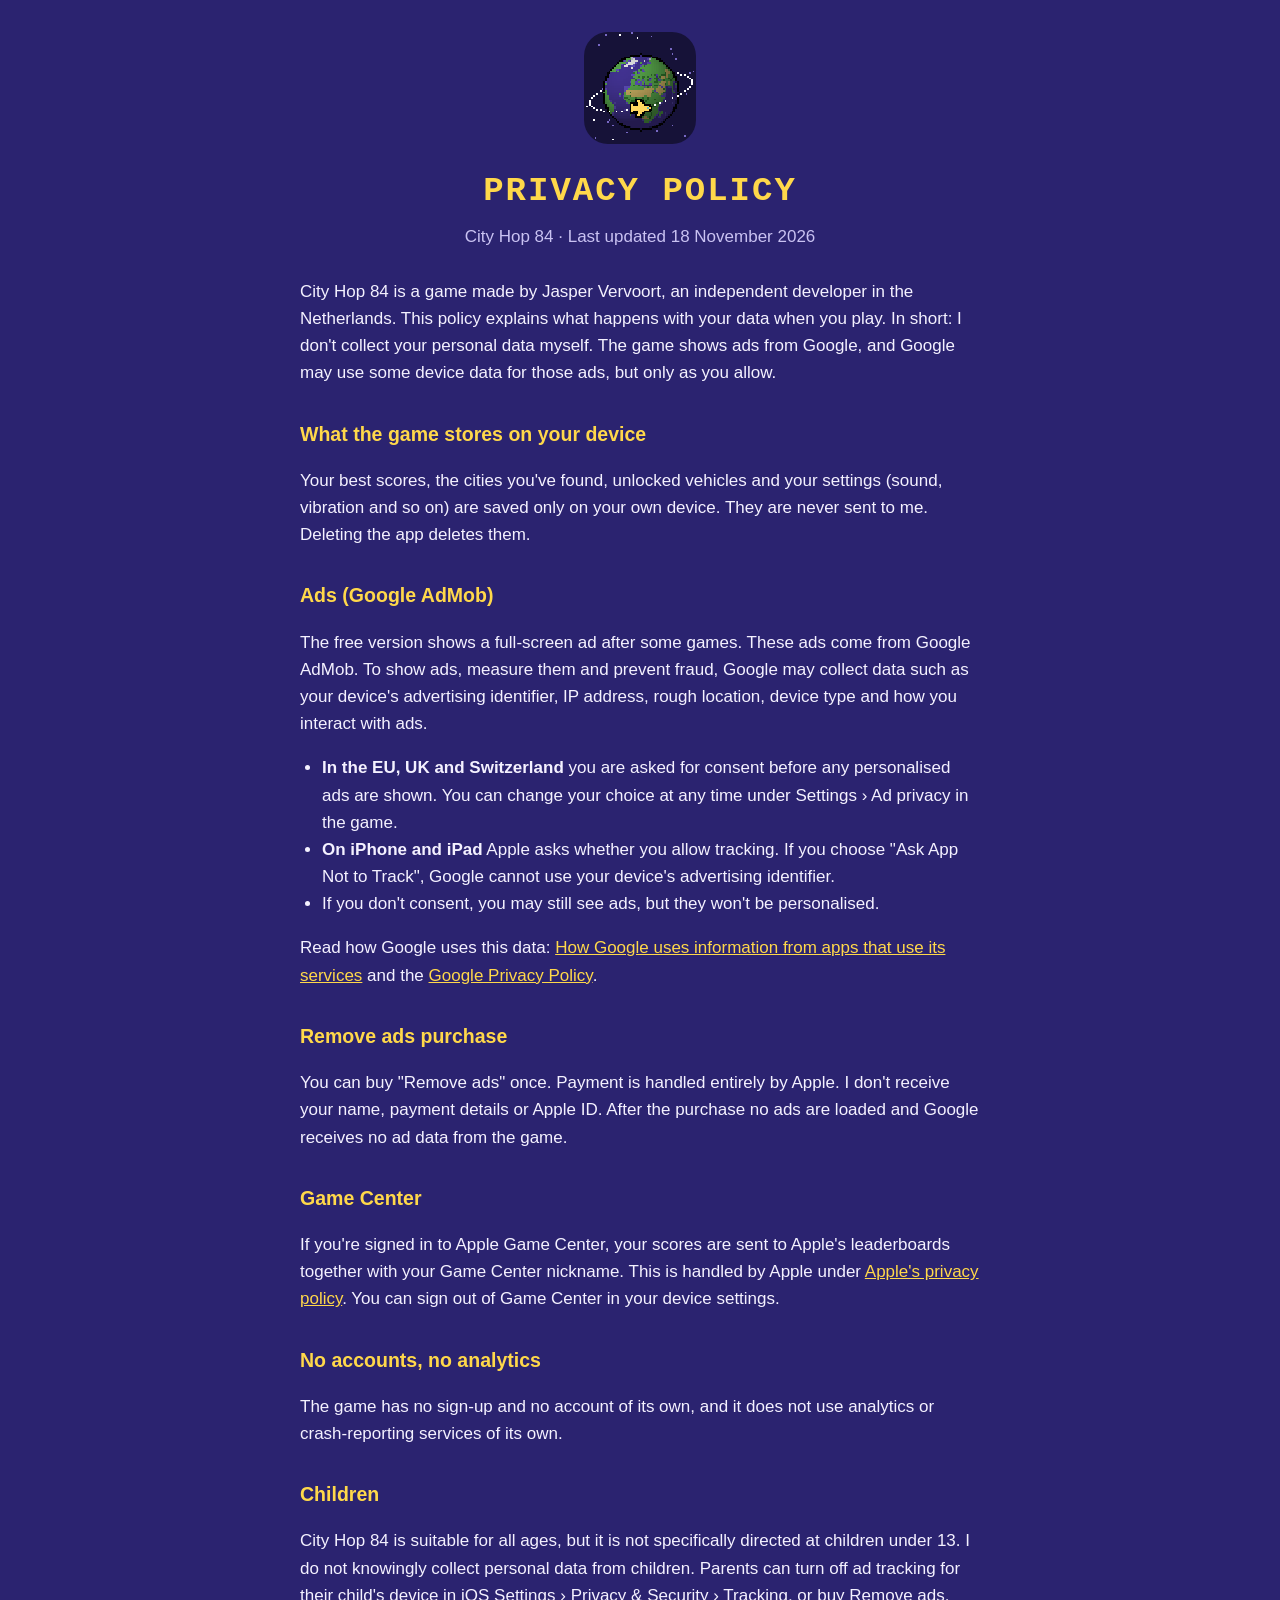
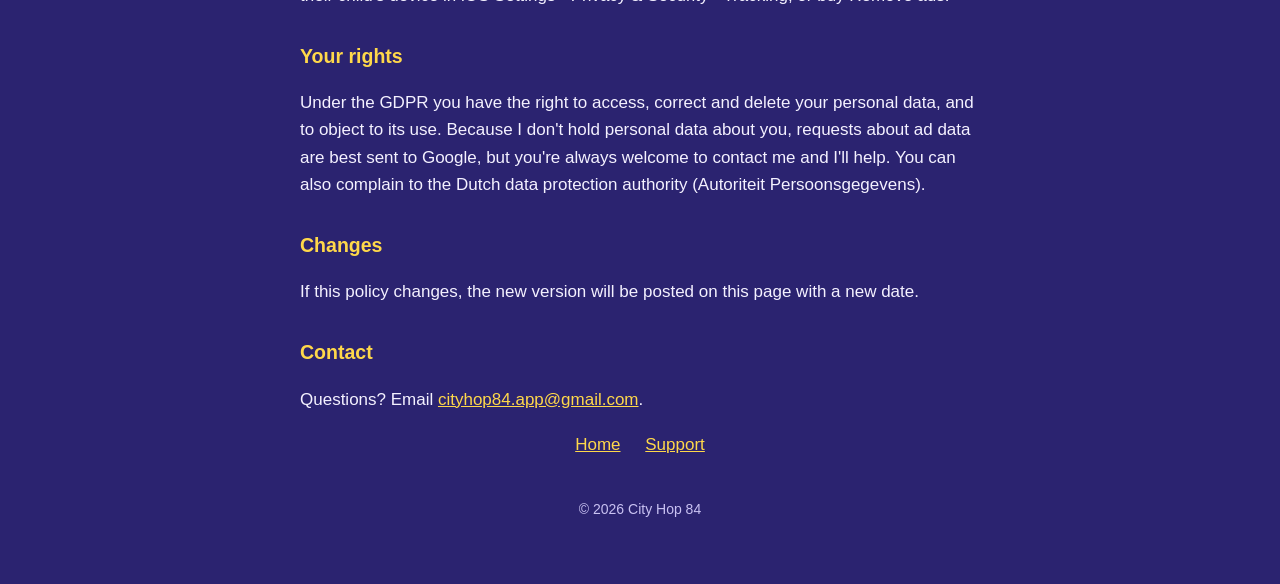
==== privacy.html @ b1fd7ff5 "Add files via upload" ====
<!DOCTYPE html>
<html lang="en">
<head>
<meta charset="utf-8">
<meta name="viewport" content="width=device-width, initial-scale=1">
<title>Privacy policy – City Hop 84</title>
<link rel="icon" href="icon.png">
<link rel="stylesheet" href="style.css">
</head>
<body>
<main>
  <header>
    <img src="icon.png" alt="City Hop 84 app icon">
    <h1>PRIVACY POLICY</h1>
    <p class="tag">City Hop 84 · Last updated 18 November 2026</p>
  </header>

  <p>City Hop 84 is a game made by Jasper Vervoort, an independent developer in the Netherlands. This policy explains what happens with your data when you play. In short: I don't collect your personal data myself. The game shows ads from Google, and Google may use some device data for those ads, but only as you allow.</p>

  <h2>What the game stores on your device</h2>
  <p>Your best scores, the cities you've found, unlocked vehicles and your settings (sound, vibration and so on) are saved only on your own device. They are never sent to me. Deleting the app deletes them.</p>

  <h2>Ads (Google AdMob)</h2>
  <p>The free version shows a full-screen ad after some games. These ads come from Google AdMob. To show ads, measure them and prevent fraud, Google may collect data such as your device's advertising identifier, IP address, rough location, device type and how you interact with ads.</p>
  <ul>
    <li><strong>In the EU, UK and Switzerland</strong> you are asked for consent before any personalised ads are shown. You can change your choice at any time under Settings › Ad privacy in the game.</li>
    <li><strong>On iPhone and iPad</strong> Apple asks whether you allow tracking. If you choose "Ask App Not to Track", Google cannot use your device's advertising identifier.</li>
    <li>If you don't consent, you may still see ads, but they won't be personalised.</li>
  </ul>
  <p>Read how Google uses this data: <a href="https://policies.google.com/technologies/partner-sites">How Google uses information from apps that use its services</a> and the <a href="https://policies.google.com/privacy">Google Privacy Policy</a>.</p>

  <h2>Remove ads purchase</h2>
  <p>You can buy "Remove ads" once. Payment is handled entirely by Apple. I don't receive your name, payment details or Apple ID. After the purchase no ads are loaded and Google receives no ad data from the game.</p>

  <h2>Game Center</h2>
  <p>If you're signed in to Apple Game Center, your scores are sent to Apple's leaderboards together with your Game Center nickname. This is handled by Apple under <a href="https://www.apple.com/legal/privacy/">Apple's privacy policy</a>. You can sign out of Game Center in your device settings.</p>

  <h2>No accounts, no analytics</h2>
  <p>The game has no sign-up and no account of its own, and it does not use analytics or crash-reporting services of its own.</p>

  <h2>Children</h2>
  <p>City Hop 84 is suitable for all ages, but it is not specifically directed at children under 13. I do not knowingly collect personal data from children. Parents can turn off ad tracking for their child's device in iOS Settings › Privacy & Security › Tracking, or buy Remove ads.</p>

  <h2>Your rights</h2>
  <p>Under the GDPR you have the right to access, correct and delete your personal data, and to object to its use. Because I don't hold personal data about you, requests about ad data are best sent to Google, but you're always welcome to contact me and I'll help. You can also complain to the Dutch data protection authority (Autoriteit Persoonsgegevens).</p>

  <h2>Changes</h2>
  <p>If this policy changes, the new version will be posted on this page with a new date.</p>

  <h2>Contact</h2>
  <p>Questions? Email <a href="mailto:cityhop84.app@gmail.com">cityhop84.app@gmail.com</a>.</p>

  <nav>
    <a href="index.html">Home</a>
    <a href="support.html">Support</a>
  </nav>
  <footer>© 2026 City Hop 84</footer>
</main>
</body>
</html>
---- style.css ----
:root { --bg:#2b2370; --panel:#3e31a2; --ink:#f4f1ff; --accent:#ffd84a; --muted:#c9c2f2; }
* { box-sizing: border-box; }
body { margin:0; background:var(--bg); color:var(--ink);
  font: 17px/1.6 -apple-system, BlinkMacSystemFont, "Segoe UI", Roboto, Helvetica, Arial, sans-serif; }
main { max-width: 720px; margin: 0 auto; padding: 32px 20px 64px; }
header { text-align:center; margin-bottom: 28px; }
header img { width: 112px; height: 112px; image-rendering: pixelated; border-radius: 24px; }
h1 { font-family: "Courier New", monospace; letter-spacing: 2px; color: var(--accent); margin: 12px 0 4px; }
h2 { color: var(--accent); font-size: 1.15em; margin-top: 32px; }
.tag { color: var(--muted); margin: 0; }
.panel { background: var(--panel); border-radius: 14px; padding: 20px 22px; margin: 18px 0; }
a { color: var(--accent); }
nav { text-align:center; margin: 18px 0 8px; }
nav a { margin: 0 10px; }
footer { text-align:center; color: var(--muted); font-size: 14px; margin-top: 40px; }
ul { padding-left: 22px; }
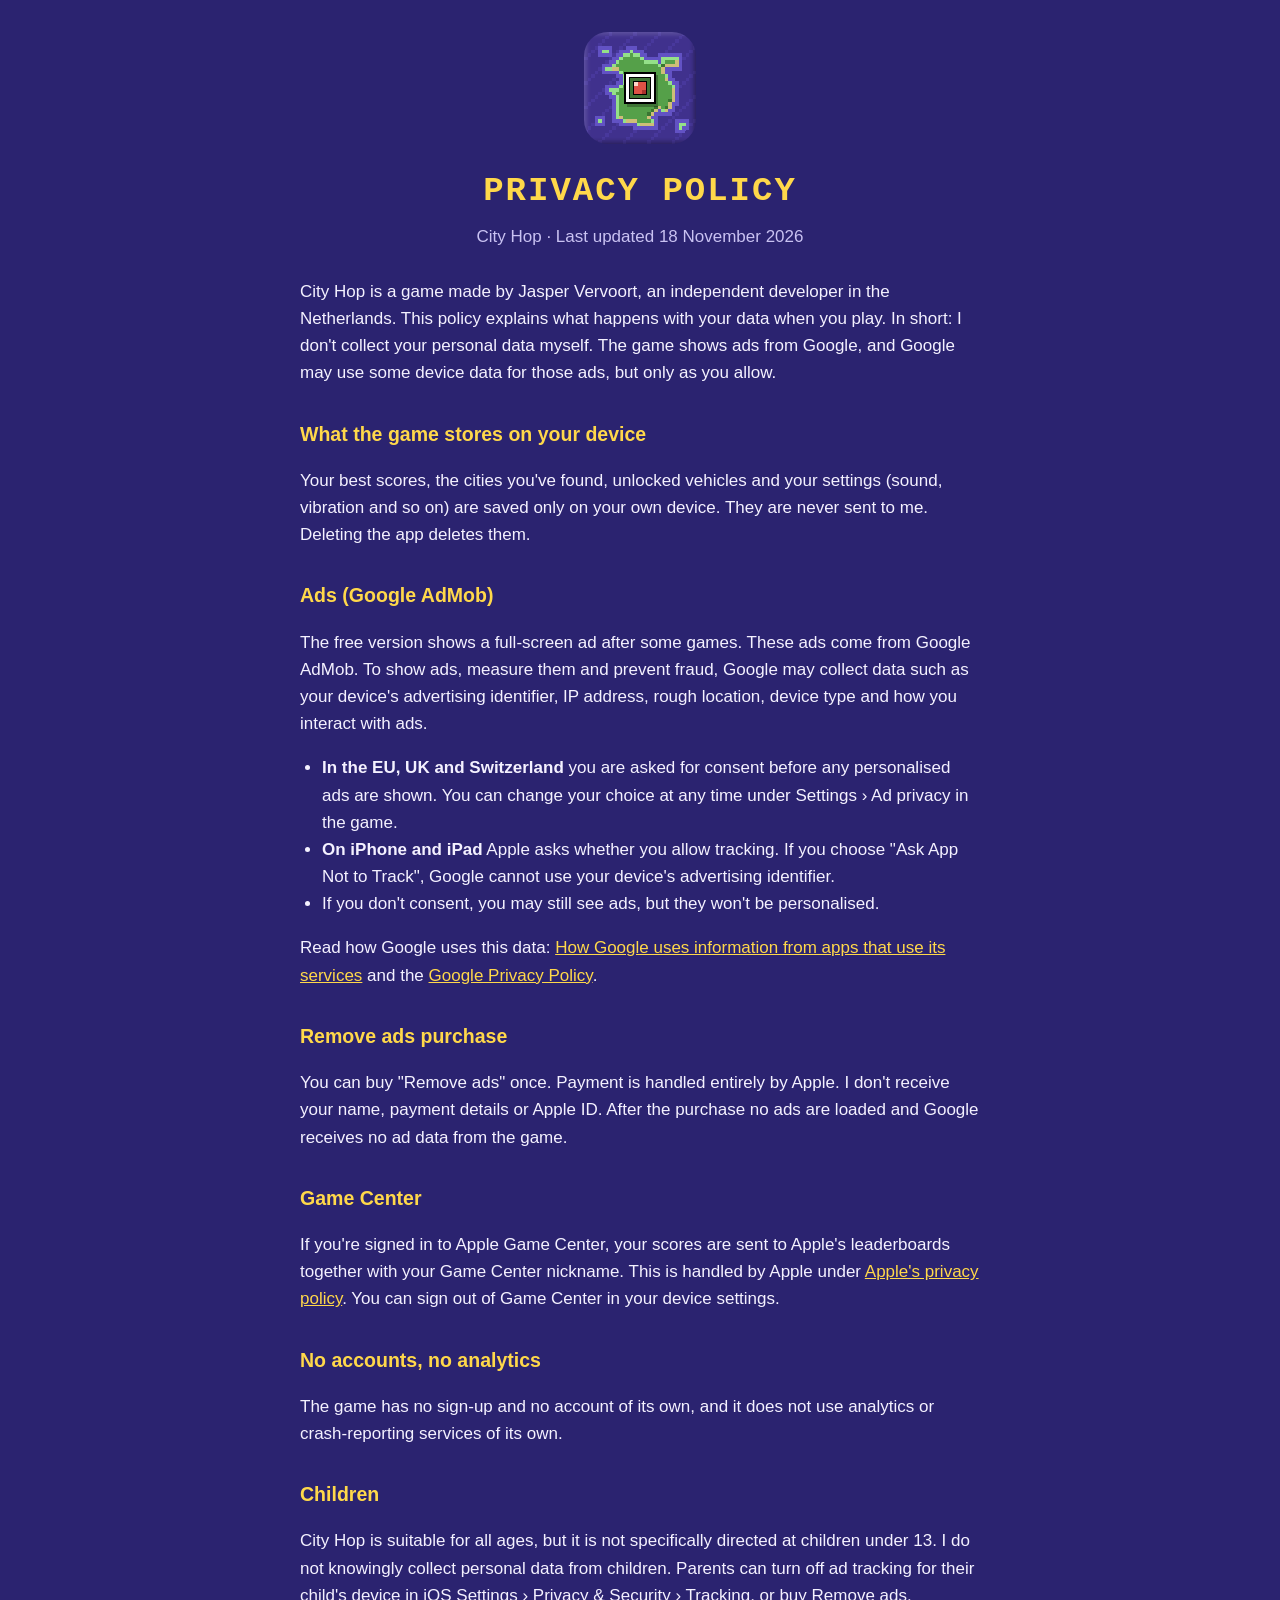
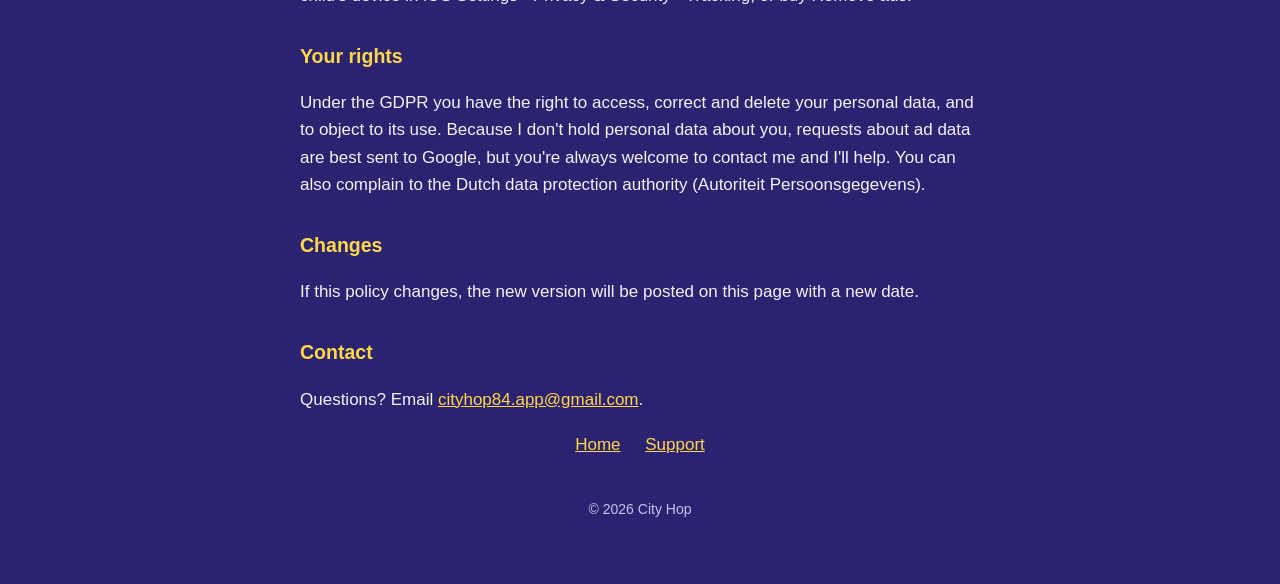
==== commit de8bf47c: "Add files via upload" ====
--- a/privacy.html
+++ b/privacy.html
@@ -3,19 +3,19 @@
 <head>
 <meta charset="utf-8">
 <meta name="viewport" content="width=device-width, initial-scale=1">
-<title>Privacy policy – City Hop 84</title>
+<title>Privacy policy – City Hop</title>
 <link rel="icon" href="icon.png">
 <link rel="stylesheet" href="style.css">
 </head>
 <body>
 <main>
   <header>
-    <img src="icon.png" alt="City Hop 84 app icon">
+    <img src="icon.png" alt="City Hop app icon">
     <h1>PRIVACY POLICY</h1>
-    <p class="tag">City Hop 84 · Last updated 18 November 2026</p>
+    <p class="tag">City Hop · Last updated 18 November 2026</p>
   </header>
 
-  <p>City Hop 84 is a game made by Jasper Vervoort, an independent developer in the Netherlands. This policy explains what happens with your data when you play. In short: I don't collect your personal data myself. The game shows ads from Google, and Google may use some device data for those ads, but only as you allow.</p>
+  <p>City Hop is a game made by Jasper Vervoort, an independent developer in the Netherlands. This policy explains what happens with your data when you play. In short: I don't collect your personal data myself. The game shows ads from Google, and Google may use some device data for those ads, but only as you allow.</p>
 
   <h2>What the game stores on your device</h2>
   <p>Your best scores, the cities you've found, unlocked vehicles and your settings (sound, vibration and so on) are saved only on your own device. They are never sent to me. Deleting the app deletes them.</p>
@@ -39,7 +39,7 @@
   <p>The game has no sign-up and no account of its own, and it does not use analytics or crash-reporting services of its own.</p>
 
   <h2>Children</h2>
-  <p>City Hop 84 is suitable for all ages, but it is not specifically directed at children under 13. I do not knowingly collect personal data from children. Parents can turn off ad tracking for their child's device in iOS Settings › Privacy & Security › Tracking, or buy Remove ads.</p>
+  <p>City Hop is suitable for all ages, but it is not specifically directed at children under 13. I do not knowingly collect personal data from children. Parents can turn off ad tracking for their child's device in iOS Settings › Privacy & Security › Tracking, or buy Remove ads.</p>
 
   <h2>Your rights</h2>
   <p>Under the GDPR you have the right to access, correct and delete your personal data, and to object to its use. Because I don't hold personal data about you, requests about ad data are best sent to Google, but you're always welcome to contact me and I'll help. You can also complain to the Dutch data protection authority (Autoriteit Persoonsgegevens).</p>
@@ -54,7 +54,7 @@
     <a href="index.html">Home</a>
     <a href="support.html">Support</a>
   </nav>
-  <footer>© 2026 City Hop 84</footer>
+  <footer>© 2026 City Hop</footer>
 </main>
 </body>
 </html>
--- a/style.css
+++ b/style.css
@@ -14,3 +14,7 @@
 nav a { margin: 0 10px; }
 footer { text-align:center; color: var(--muted); font-size: 14px; margin-top: 40px; }
 ul { padding-left: 22px; }
+.cta { margin: 22px 0 6px; }
+.cta img { height: 54px; }
+.soon { display: inline-block; padding: 12px 20px; border: 2px solid var(--accent); border-radius: 12px; color: var(--accent); font-weight: 600; }
+.daily h2 { margin-top: 0; }
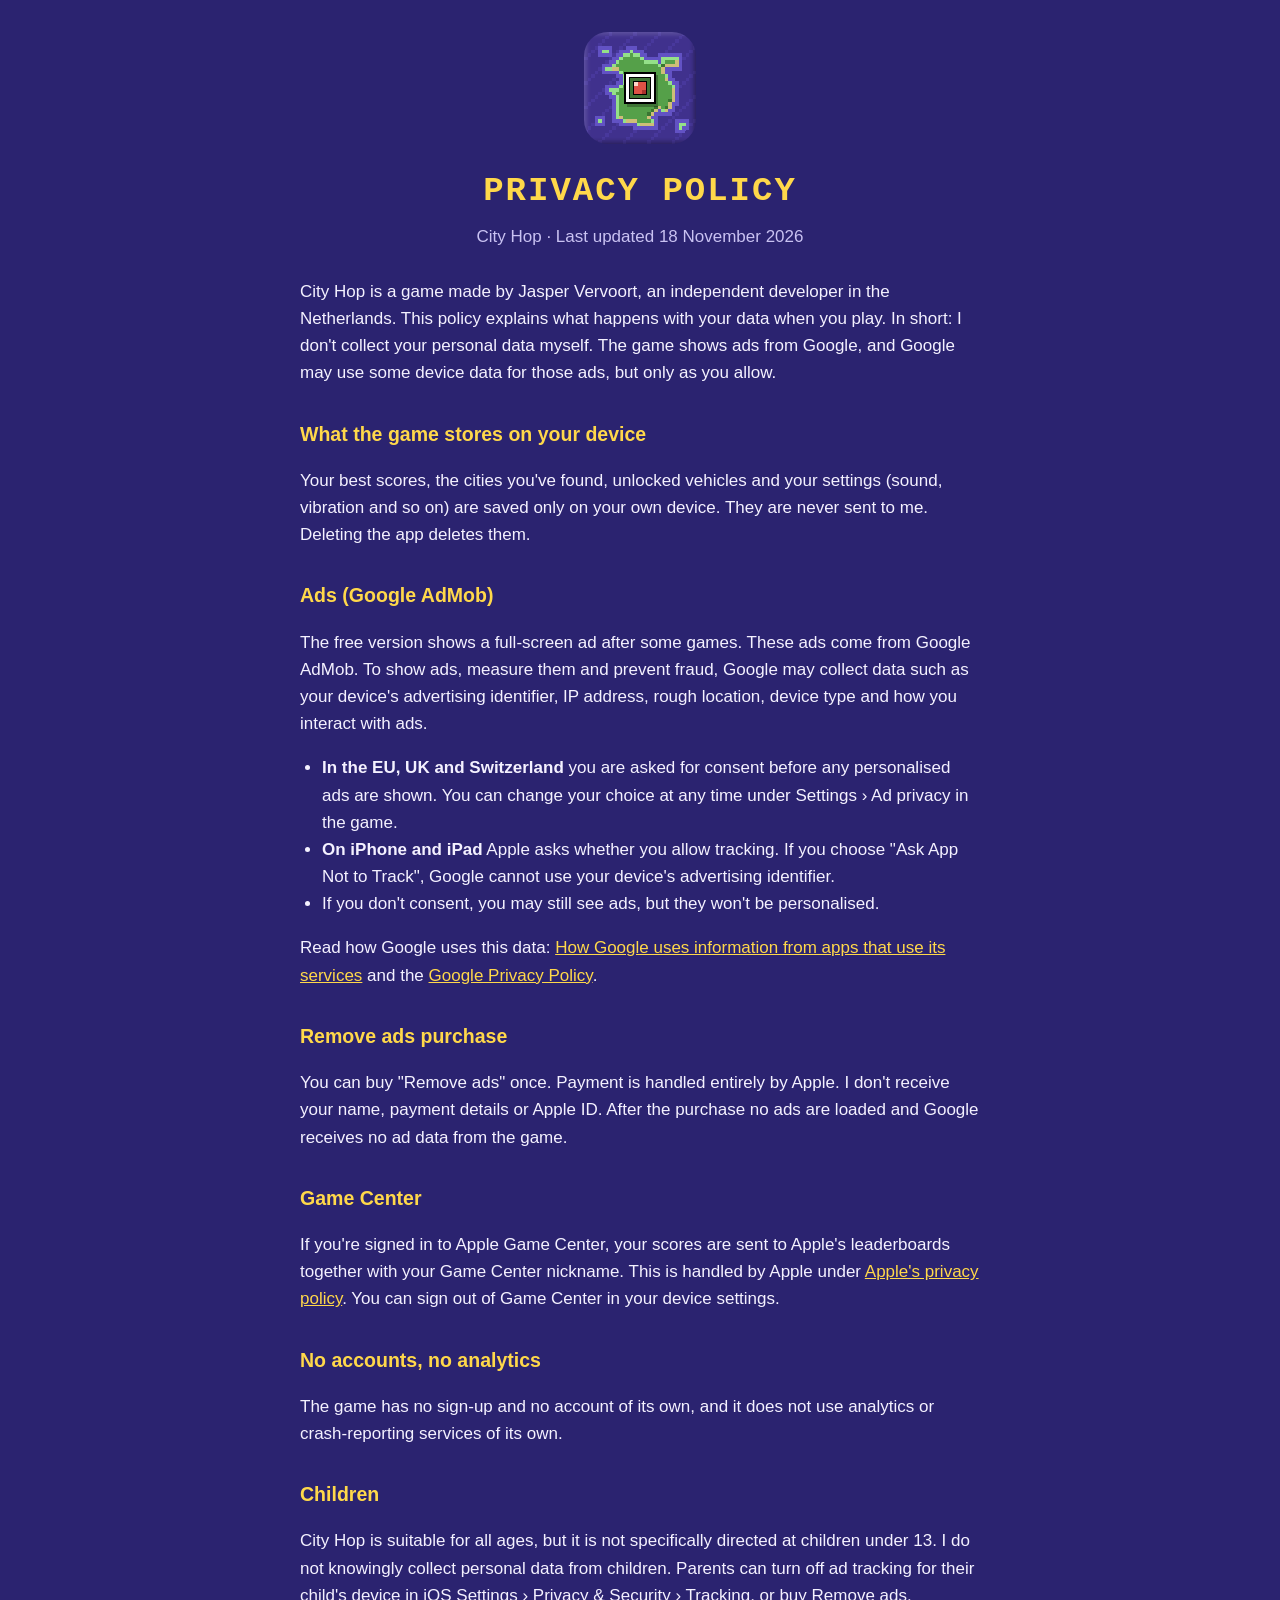
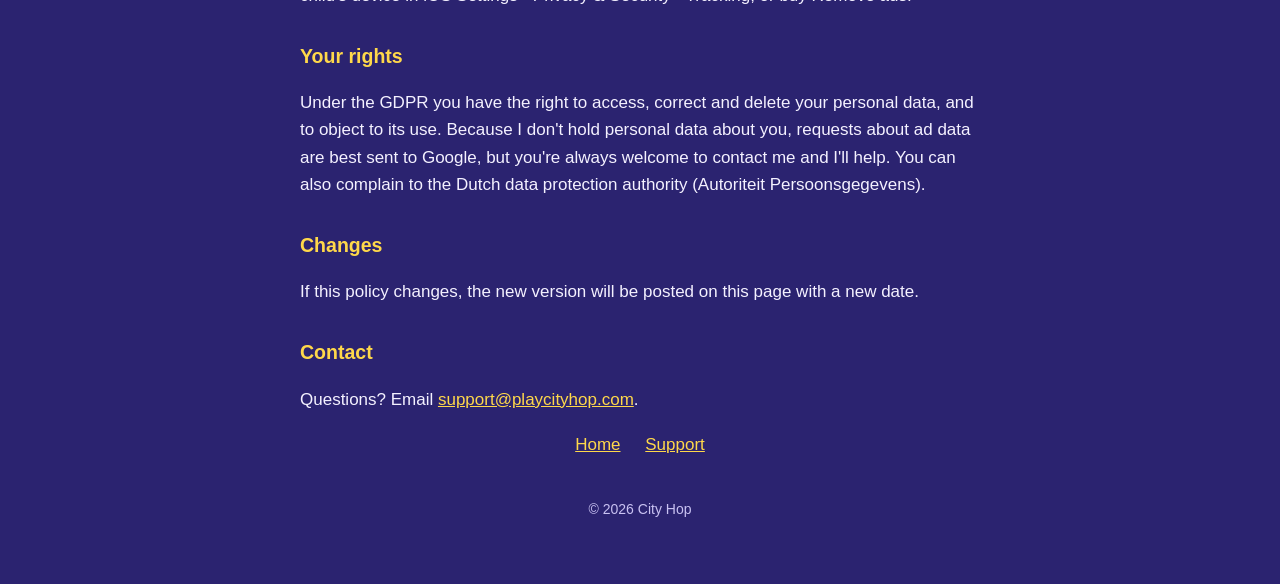
==== commit b1569bbc: "Add files via upload" ====
--- a/privacy.html
+++ b/privacy.html
@@ -3,6 +3,7 @@
 <head>
 <meta charset="utf-8">
 <meta name="viewport" content="width=device-width, initial-scale=1">
+<meta name="apple-itunes-app" content="app-id=6837381733">
 <title>Privacy policy – City Hop</title>
 <link rel="icon" href="icon.png">
 <link rel="stylesheet" href="style.css">
@@ -48,7 +49,7 @@
   <p>If this policy changes, the new version will be posted on this page with a new date.</p>
 
   <h2>Contact</h2>
-  <p>Questions? Email <a href="mailto:cityhop84.app@gmail.com">cityhop84.app@gmail.com</a>.</p>
+  <p>Questions? Email <a href="mailto:support@playcityhop.com">support@playcityhop.com</a>.</p>
 
   <nav>
     <a href="index.html">Home</a>
--- a/style.css
+++ b/style.css
@@ -15,6 +15,6 @@
 footer { text-align:center; color: var(--muted); font-size: 14px; margin-top: 40px; }
 ul { padding-left: 22px; }
 .cta { margin: 22px 0 6px; }
-.cta img { height: 54px; }
+.cta img { width: auto; height: 54px; border-radius: 0; image-rendering: auto; }
 .soon { display: inline-block; padding: 12px 20px; border: 2px solid var(--accent); border-radius: 12px; color: var(--accent); font-weight: 600; }
 .daily h2 { margin-top: 0; }
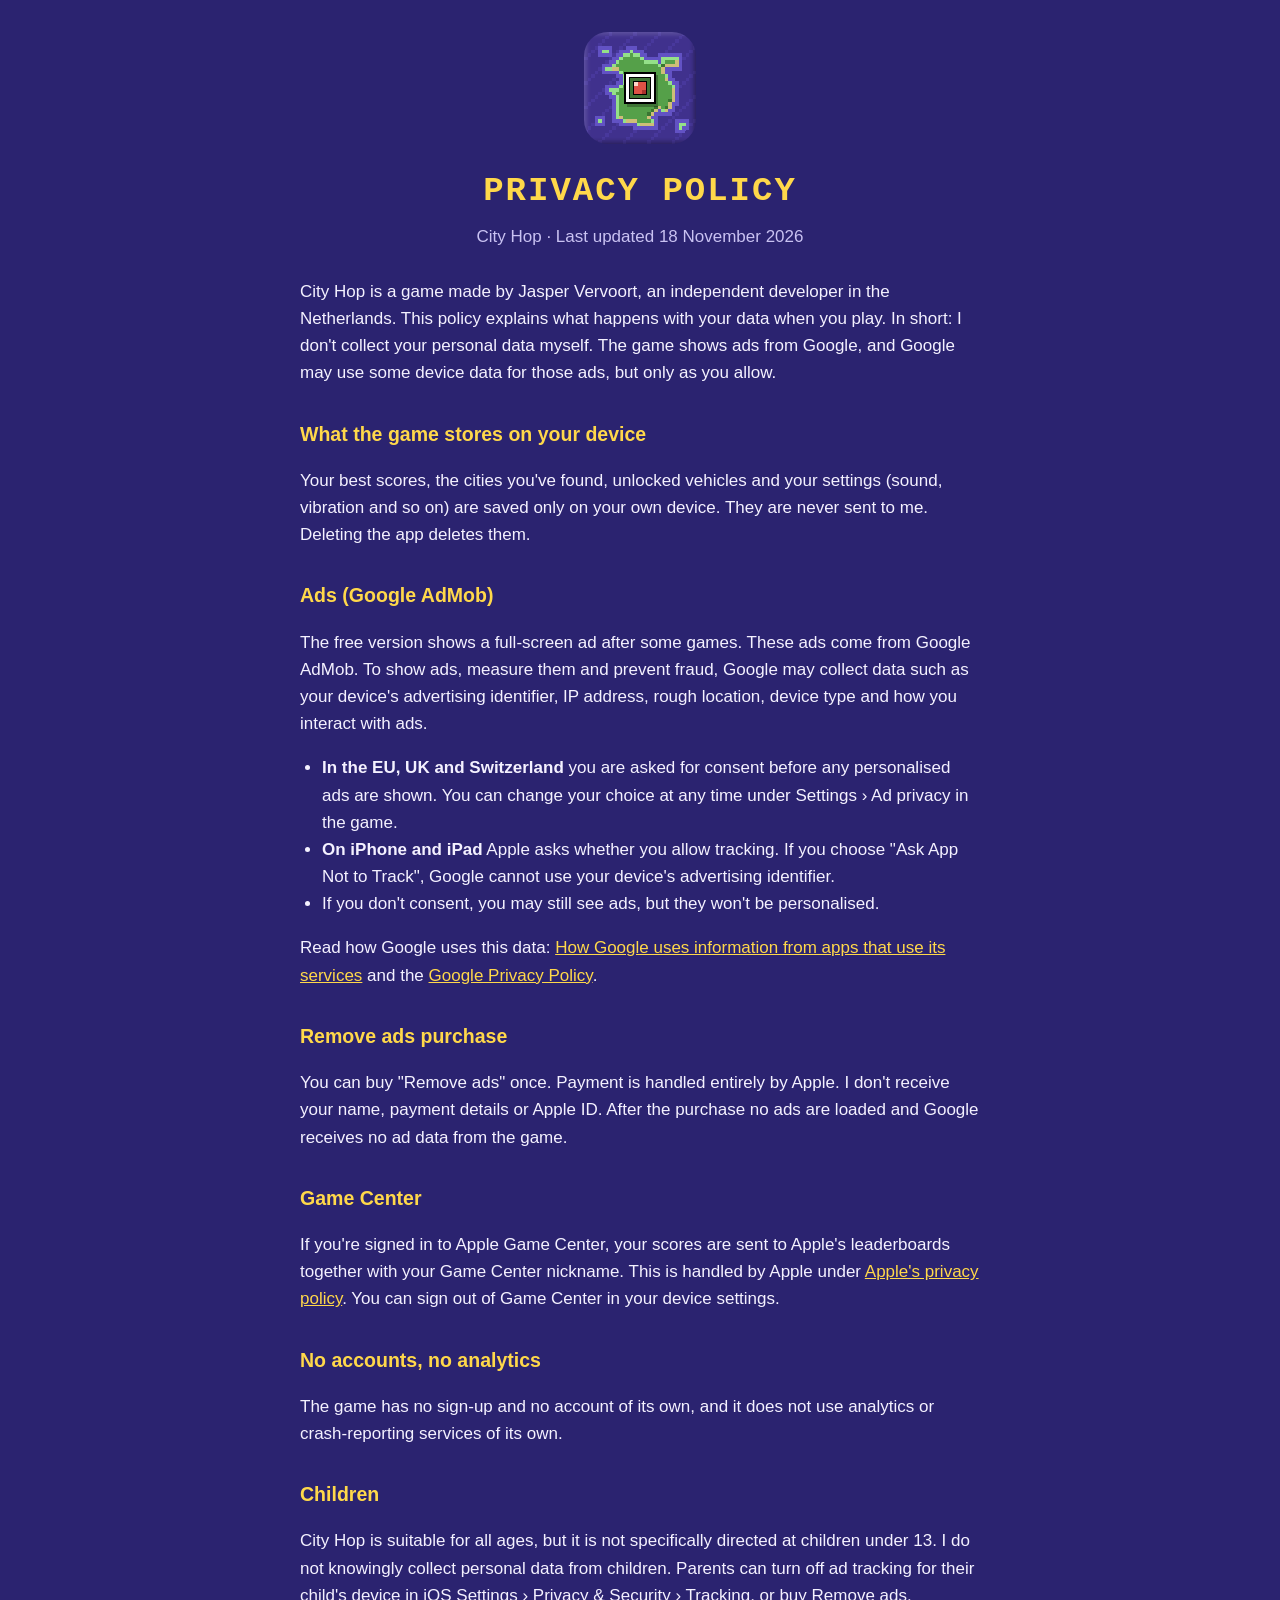
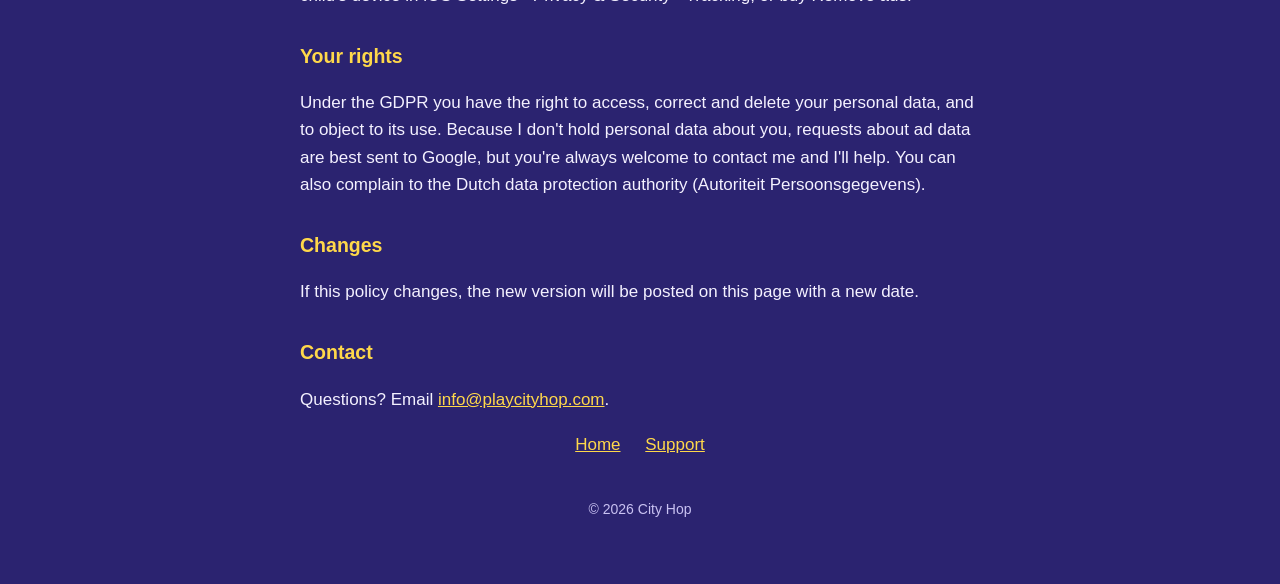
==== commit 0158d200: "Add files via upload" ====
--- a/privacy.html
+++ b/privacy.html
@@ -49,7 +49,7 @@
   <p>If this policy changes, the new version will be posted on this page with a new date.</p>
 
   <h2>Contact</h2>
-  <p>Questions? Email <a href="mailto:support@playcityhop.com">support@playcityhop.com</a>.</p>
+  <p>Questions? Email <a href="mailto:info@playcityhop.com">info@playcityhop.com</a>.</p>
 
   <nav>
     <a href="index.html">Home</a>
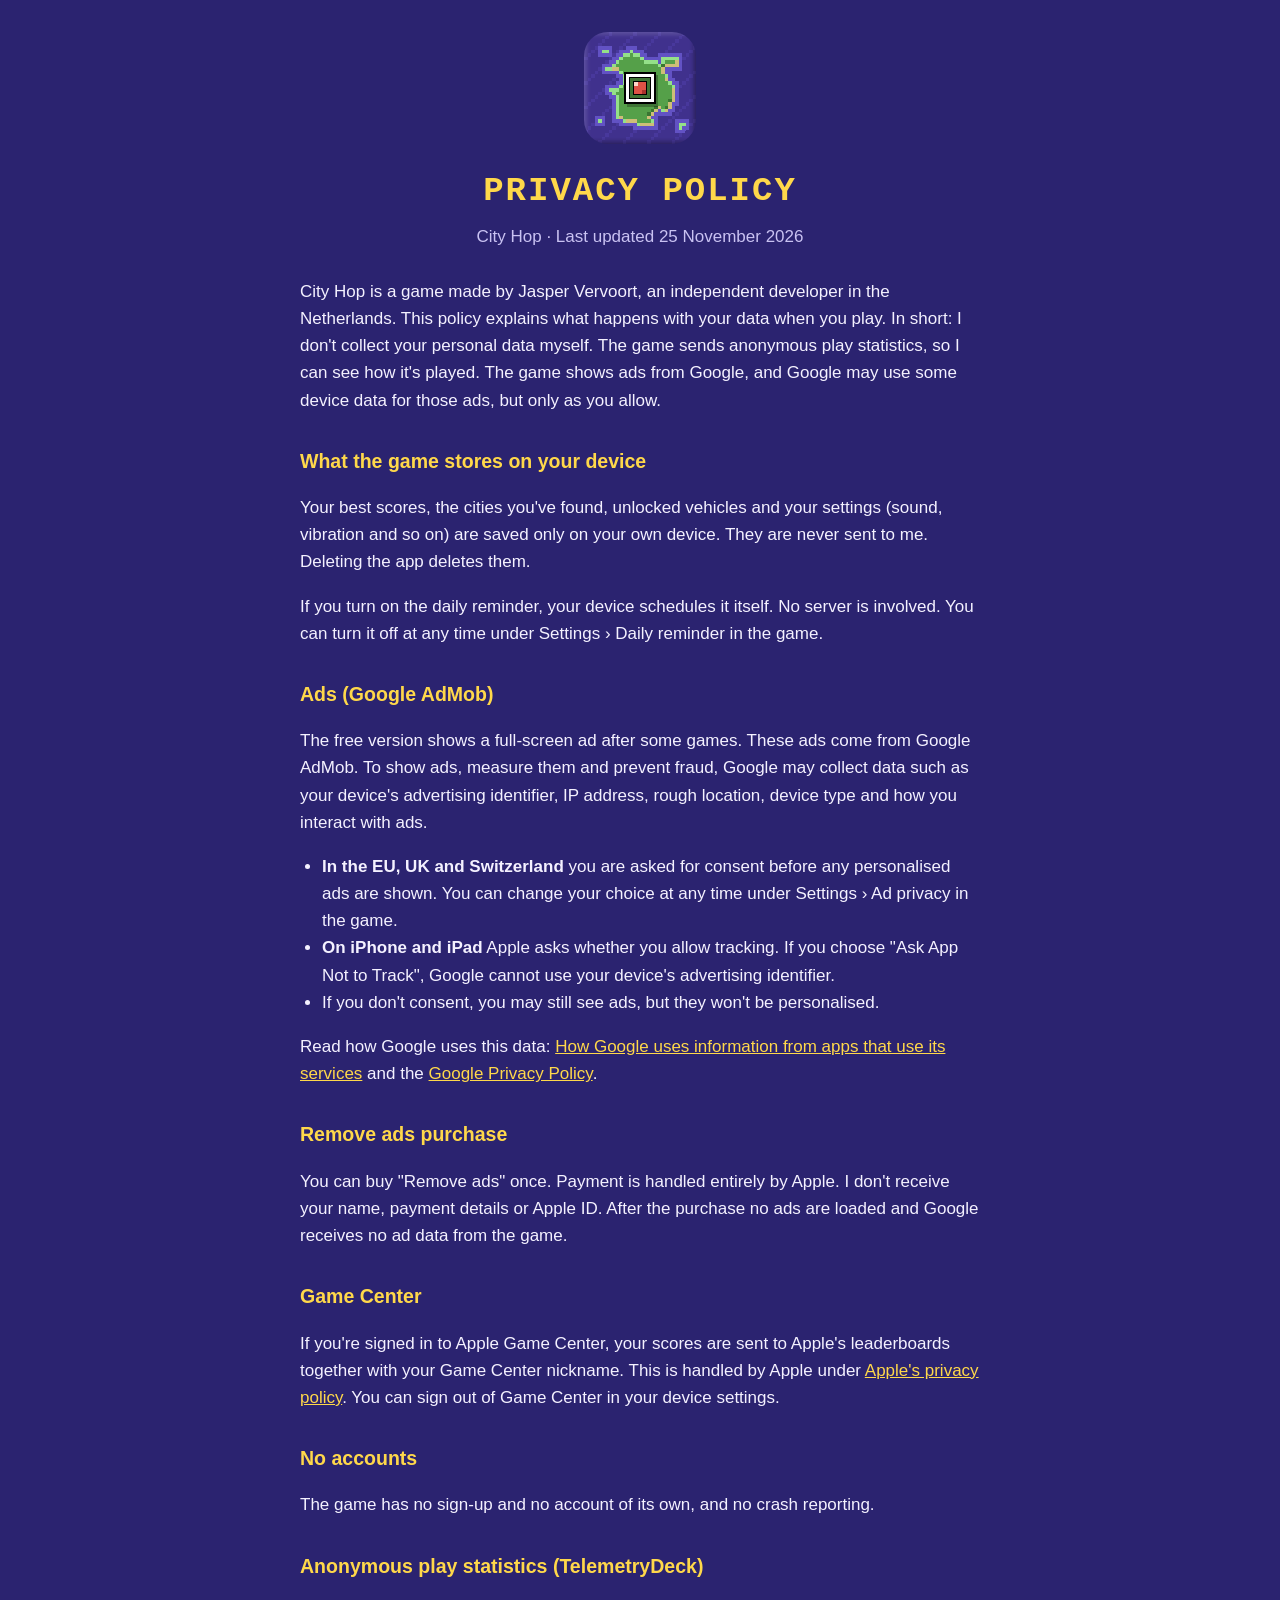
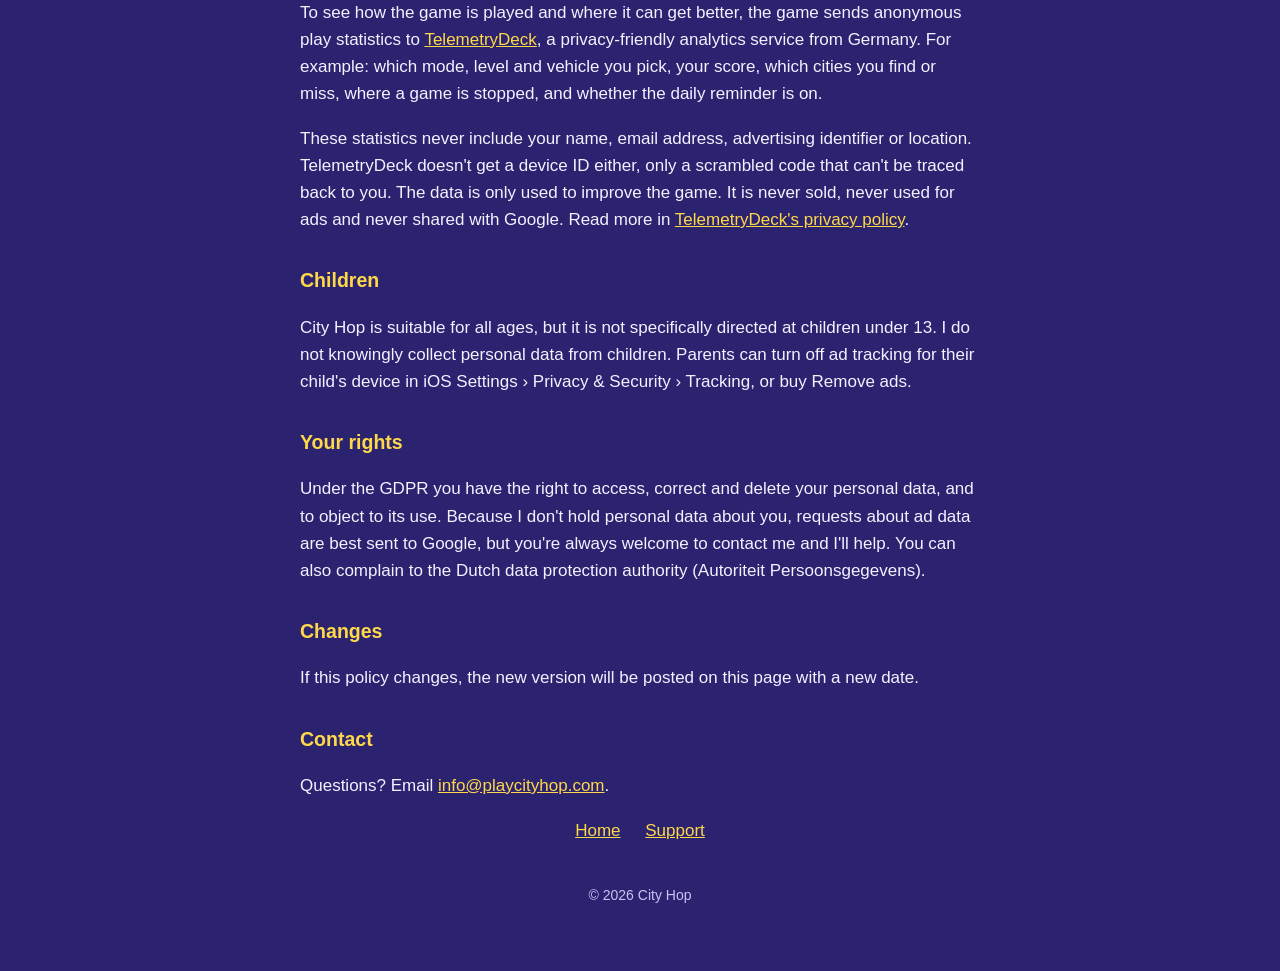
==== commit 757958bb: "Add files via upload" ====
--- a/privacy.html
+++ b/privacy.html
@@ -13,13 +13,14 @@
   <header>
     <img src="icon.png" alt="City Hop app icon">
     <h1>PRIVACY POLICY</h1>
-    <p class="tag">City Hop · Last updated 18 November 2026</p>
+    <p class="tag">City Hop · Last updated 25 November 2026</p>
   </header>
 
-  <p>City Hop is a game made by Jasper Vervoort, an independent developer in the Netherlands. This policy explains what happens with your data when you play. In short: I don't collect your personal data myself. The game shows ads from Google, and Google may use some device data for those ads, but only as you allow.</p>
+  <p>City Hop is a game made by Jasper Vervoort, an independent developer in the Netherlands. This policy explains what happens with your data when you play. In short: I don't collect your personal data myself. The game sends anonymous play statistics, so I can see how it's played. The game shows ads from Google, and Google may use some device data for those ads, but only as you allow.</p>
 
   <h2>What the game stores on your device</h2>
   <p>Your best scores, the cities you've found, unlocked vehicles and your settings (sound, vibration and so on) are saved only on your own device. They are never sent to me. Deleting the app deletes them.</p>
+  <p>If you turn on the daily reminder, your device schedules it itself. No server is involved. You can turn it off at any time under Settings › Daily reminder in the game.</p>
 
   <h2>Ads (Google AdMob)</h2>
   <p>The free version shows a full-screen ad after some games. These ads come from Google AdMob. To show ads, measure them and prevent fraud, Google may collect data such as your device's advertising identifier, IP address, rough location, device type and how you interact with ads.</p>
@@ -36,8 +37,12 @@
   <h2>Game Center</h2>
   <p>If you're signed in to Apple Game Center, your scores are sent to Apple's leaderboards together with your Game Center nickname. This is handled by Apple under <a href="https://www.apple.com/legal/privacy/">Apple's privacy policy</a>. You can sign out of Game Center in your device settings.</p>
 
-  <h2>No accounts, no analytics</h2>
-  <p>The game has no sign-up and no account of its own, and it does not use analytics or crash-reporting services of its own.</p>
+  <h2>No accounts</h2>
+  <p>The game has no sign-up and no account of its own, and no crash reporting.</p>
+
+  <h2>Anonymous play statistics (TelemetryDeck)</h2>
+  <p>To see how the game is played and where it can get better, the game sends anonymous play statistics to <a href="https://telemetrydeck.com">TelemetryDeck</a>, a privacy-friendly analytics service from Germany. For example: which mode, level and vehicle you pick, your score, which cities you find or miss, where a game is stopped, and whether the daily reminder is on.</p>
+  <p>These statistics never include your name, email address, advertising identifier or location. TelemetryDeck doesn't get a device ID either, only a scrambled code that can't be traced back to you. The data is only used to improve the game. It is never sold, never used for ads and never shared with Google. Read more in <a href="https://telemetrydeck.com/privacy/">TelemetryDeck's privacy policy</a>.</p>
 
   <h2>Children</h2>
   <p>City Hop is suitable for all ages, but it is not specifically directed at children under 13. I do not knowingly collect personal data from children. Parents can turn off ad tracking for their child's device in iOS Settings › Privacy & Security › Tracking, or buy Remove ads.</p>
